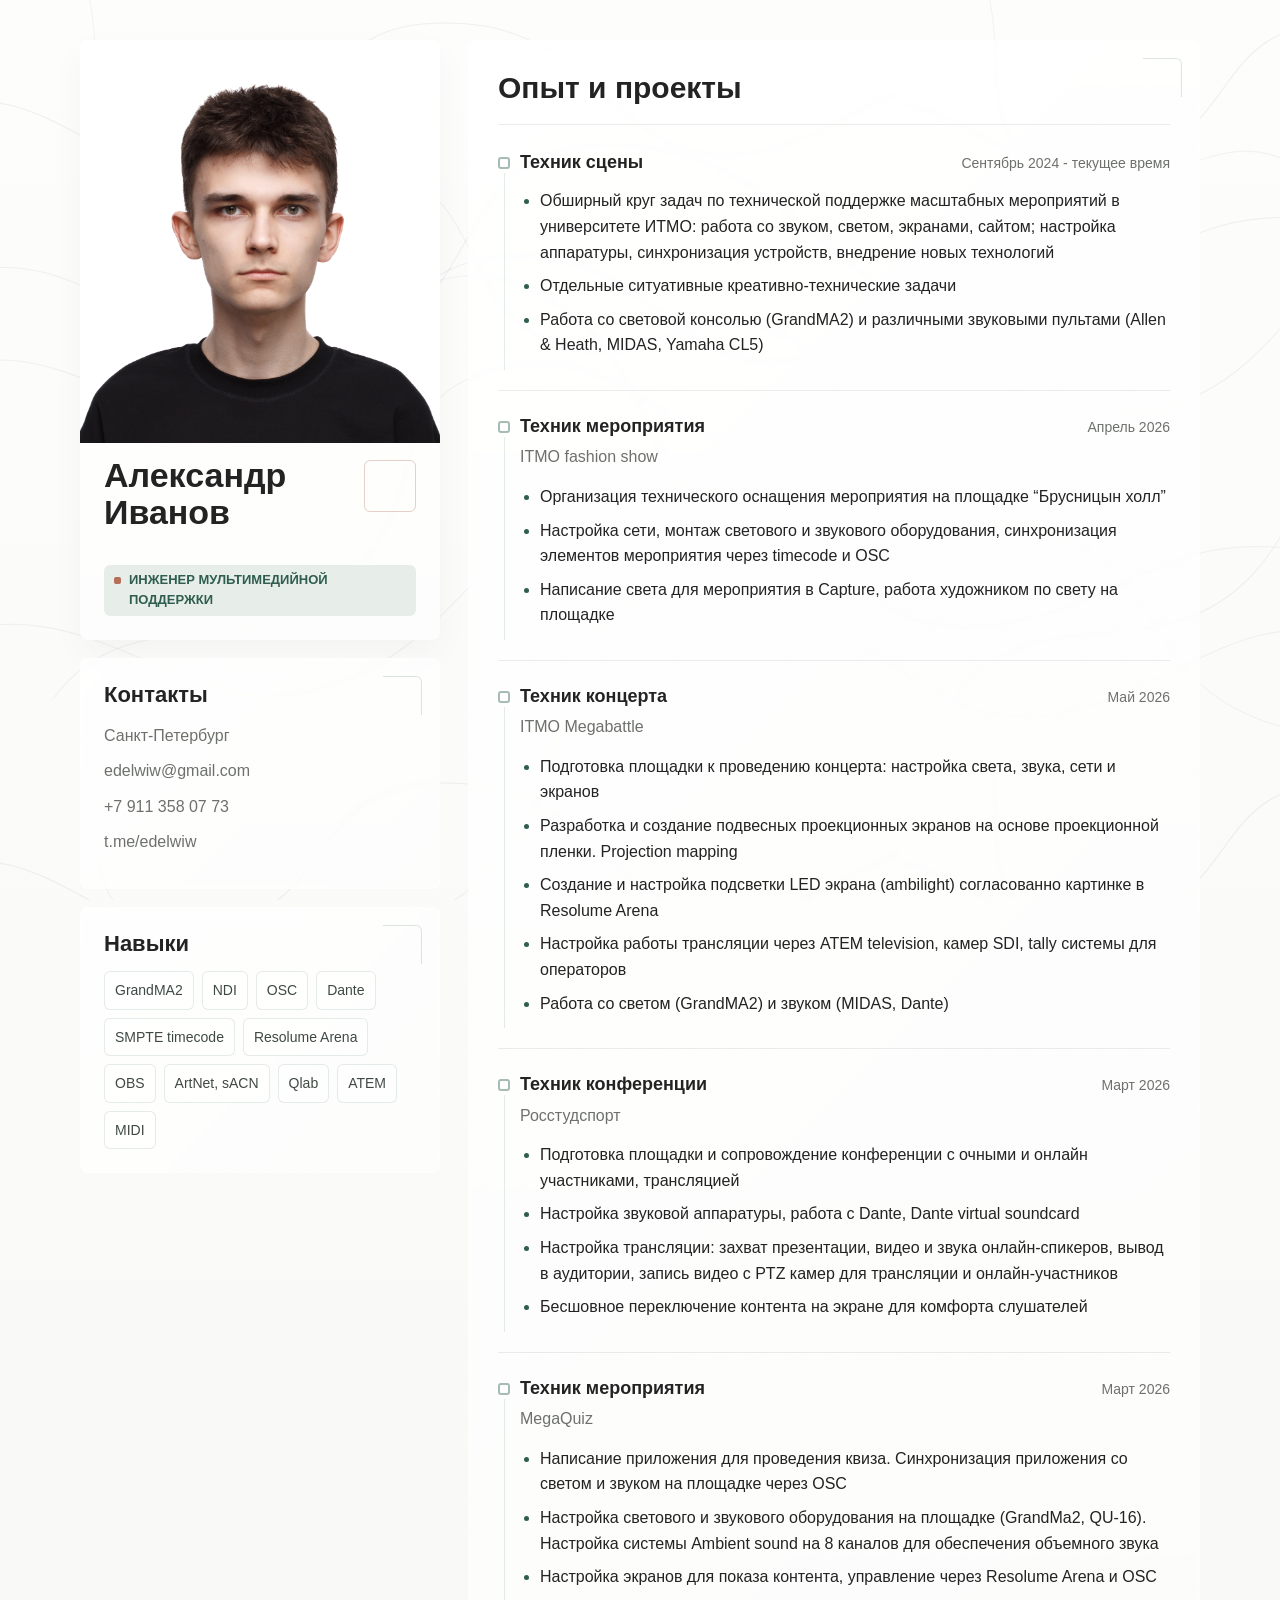
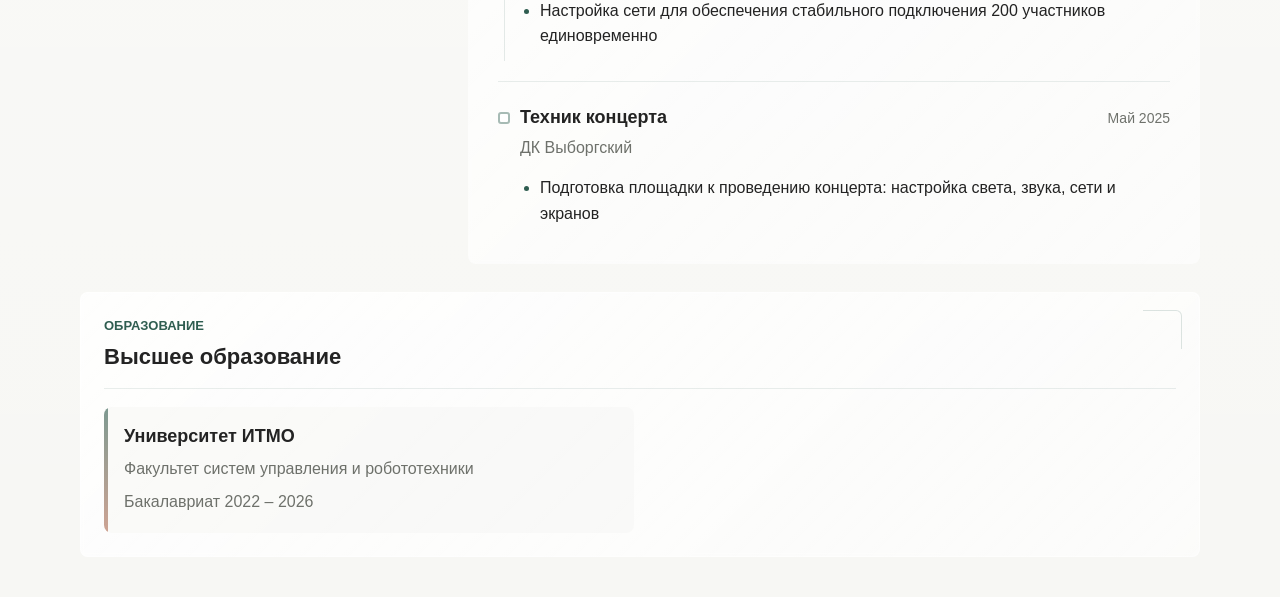
==== index.html @ 332b371b "Initial commit" ====
<!DOCTYPE html>
<html lang="ru">
<head>
  <meta charset="UTF-8">
  <meta name="viewport" content="width=device-width, initial-scale=1.0">
  <title>Резюме | Александр Иванов</title>
  <link rel="stylesheet" href="style.css">
</head>
<body>
  <main class="resume">
    <aside class="sidebar" aria-label="Профиль и навыки">
      <section class="profile">
        <img class="profile__photo" src="IMG_1181_W.jpg" alt="photo">
        <h1>Александр Иванов</h1>
        <p class="profile__role">Инженер мультимедийной поддержки</p>
      </section>

      <section class="section">
        <h2>Контакты</h2>
        <ul class="plain-list">
          <li>Санкт-Петербург</li>
          <li>edelwiw@gmail.com</li>
          <li>+7 911 358 07 73</li>
          <li>t.me/edelwiw</li>
          <!-- <li>github.com/edelwiw</li> -->
        </ul>
      </section>

      <section class="section">
        <h2>Навыки</h2>
        <ul class="skills">
          <li>GrandMA2</li>
          <li>NDI</li>
          <li>OSC</li>
          <li>Dante</li>
          <li>SMPTE timecode</li>
          <li>Resolume Arena</li>
          <li>OBS</li>
          <li>ArtNet, sACN</li>
          <li>Qlab</li>
          <li>ATEM</li>
          <li>MIDI</li>
        </ul>
      </section>
    </aside>

    <div class="content">
      <section class="section section--large">
        <h2 class="block-title">Опыт и проекты</h2>
        <div class="resume-group">
          <div class="resume-group__content">

            <article class="entry">
              <div class="entry__meta">
                <h3>Техник сцены</h3>
                <span>Сентябрь 2024 - текущее время</span>
              </div>
              <!-- <p class="entry__company">Личные проекты</p> -->
              <ul>
                <li>Обширный круг задач по технической поддержке масштабных мероприятий в университете ИТМО:
                    работа со звуком, светом, экранами, сайтом; настройка аппаратуры, 
                    синхронизация устройств, внедрение новых технологий  </li>
                <li>Отдельные ситуативные креативно-технические задачи </li>
                <li>Работа со световой консолью (GrandMA2) и различными звуковыми пультами (Allen & Heath, MIDAS, Yamaha CL5)</li>
              </ul>
            </article>

            <article class="entry">
              <div class="entry__meta">
                <h3>Техник мероприятия</h3>
                <span>Апрель 2026</span>
              </div>
              <p class="entry__company">ITMO fashion show</p>
              <ul>
                <li>Организация технического оснащения мероприятия на площадке “Брусницын холл”</li>
                <li>Настройка сети, монтаж светового и звукового оборудования, синхронизация элементов мероприятия через timecode и OSC </li>
                <li>Написание света для мероприятия в Capture, работа художником по свету на площадке </li>
              </ul>
            </article>

             <article class="entry">
              <div class="entry__meta">
                <h3>Техник концерта</h3>
                <span>Май 2026</span>
              </div>
              <p class="entry__company">ITMO Megabattle</p>
              <ul>
                <li>Подготовка площадки к проведению концерта: настройка света, звука, сети и экранов </li>
                <li>Разработка и создание подвесных проекционных экранов на основе проекционной пленки. Projection mapping</li>
                <li>Создание и настройка подсветки LED экрана (ambilight) согласованно картинке в Resolume Arena</li>
                <li>Настройка работы трансляции через ATEM television, камер SDI, tally системы для операторов</li>
                <li>Работа со светом (GrandMA2) и звуком (MIDAS, Dante)</li>
              </ul>
            </article>

            <article class="entry">
              <div class="entry__meta">
                <h3>Техник конференции</h3>
                <span>Март 2026</span>
              </div>
              <p class="entry__company">Росстудспорт</p>
              <ul>
                <li>Подготовка площадки и сопровождение конференции с очными и онлайн участниками, трансляцией </li>
                <li>Настройка звуковой аппаратуры, работа с Dante, Dante virtual soundcard </li>
                <li>Настройка трансляции: захват презентации, видео и звука онлайн-спикеров, вывод в аудитории, запись видео с PTZ камер для трансляции и онлайн-участников  </li>
                <li>Бесшовное переключение контента на экране для комфорта слушателей </li>
              </ul>
            </article>

             <article class="entry">
              <div class="entry__meta">
                <h3>Техник мероприятия</h3>
                <span>Март 2026</span>
              </div>
              <p class="entry__company">MegaQuiz</p>
              <ul>
                <li>Написание приложения для проведения квиза. Синхронизация приложения со светом и звуком на площадке через OSC</li>
                <li>Настройка светового и звукового оборудования на площадке (GrandMa2, QU-16). Настройка системы Ambient sound на 8 каналов для 
                    обеспечения объемного звука</li>
                <li>Настройка экранов для показа контента, управление через Resolume Arena и OSC</li>
                <li>Настройка сети для обеспечения стабильного подключения 200 участников единовременно</li>
              </ul>
            </article>

            <article class="entry">
              <div class="entry__meta">
                <h3>Техник концерта</h3>
                <span>Май 2025</span>
              </div>
              <p class="entry__company">ДК Выборгский</p>
              <ul>
                <li>Подготовка площадки к проведению концерта: настройка света, звука, сети и экранов </li>
              </ul>
            </article>

            
          </div>
        </div>
      </section>
    </div>

    <section class="education section section--wide">
      <div class="education__header">
        <p class="eyebrow">Образование</p>
        <h2>Высшее образование</h2>
      </div>
      <div class="education__list">
        <article class="education__item">
          <h3>Университет ИТМО</h3>
          <p>Факультет систем управления и робототехники</p>
          <p>Бакалавриат 2022 – 2026</p>
        </article>
        <!-- <article class="education__item">
          <h3>Университет ИТМО</h3>
          <p>Факультет систем управления и робототехники</p>
          <p>Магистратура 2026 – 2028</p>
        </article> -->
      </div>
    </section>
  </main>
</body>
</html>
---- style.css ----
:root {
  --bg: #f7f7f4;
  --surface: #ffffff;
  --text: #232323;
  --muted: #6e716b;
  --line: rgba(47, 93, 80, 0.1);
  --accent: #2f5d50;
  --accent-2: #b46f56;
  --accent-soft: #e7eee9;
  --shadow: 0 12px 34px rgba(36, 36, 32, 0.035);
}

* {
  box-sizing: border-box;
}

body {
  position: relative;
  margin: 0;
  min-height: 100vh;
  color: var(--text);
  background:
    linear-gradient(180deg, rgba(255, 255, 255, 0.75), rgba(255, 255, 255, 0)),
    var(--bg);
  font-family: Inter, Arial, Helvetica, sans-serif;
  line-height: 1.6;
}

body::before {
  content: "";
  position: fixed;
  inset: 0;
  z-index: -1;
  pointer-events: none;
  opacity: 0.62;
  background-image:
    url("data:image/svg+xml,%3Csvg width='900' height='760' viewBox='0 0 900 760' fill='none' xmlns='http://www.w3.org/2000/svg'%3E%3Cpath d='M-89 121C38 47 113 208 226 168C352 124 306 11 468 24C603 35 618 174 752 153C842 139 881 72 973 88' stroke='%232f5d50' stroke-opacity='.12' stroke-width='1.15'/%3E%3Cpath d='M-92 389C49 298 134 454 270 407C405 360 386 244 542 257C656 267 682 382 805 359C887 344 930 291 1000 322' stroke='%232f5d50' stroke-opacity='.1' stroke-width='1.15'/%3E%3Cpath d='M53 699C132 589 261 676 354 573C436 482 382 397 499 368C632 335 671 471 803 445C879 430 912 373 990 392' stroke='%232f5d50' stroke-opacity='.09' stroke-width='1.15'/%3E%3Cpath d='M74 -51C121 57 61 131 157 174C257 218 309 114 398 166C490 220 463 317 565 346C657 372 698 290 788 337C853 371 838 455 930 480' stroke='%232f5d50' stroke-opacity='.085' stroke-width='1.15'/%3E%3C/svg%3E"),
    url("data:image/svg+xml,%3Csvg width='1440' height='1200' viewBox='0 0 1440 1200' fill='none' xmlns='http://www.w3.org/2000/svg'%3E%3Cpath d='M-80 232C114 134 221 411 408 310C558 229 505 60 710 74C921 88 962 318 1167 259C1279 227 1343 126 1515 162' stroke='%232f5d50' stroke-opacity='.11' stroke-width='1.2'/%3E%3Cpath d='M-106 642C88 545 189 717 337 690C542 652 557 426 763 455C935 479 950 646 1137 610C1282 582 1327 493 1500 536' stroke='%232f5d50' stroke-opacity='.1' stroke-width='1.2'/%3E%3Cpath d='M81 1072C211 884 421 1043 560 879C673 746 588 611 756 574C951 531 1016 753 1198 711C1329 681 1394 595 1512 625' stroke='%232f5d50' stroke-opacity='.09' stroke-width='1.2'/%3E%3Cpath d='M128 -76C202 78 104 186 255 252C405 318 482 166 610 241C759 328 707 478 866 528C1007 572 1084 449 1218 525C1314 579 1295 690 1448 729' stroke='%232f5d50' stroke-opacity='.085' stroke-width='1.2'/%3E%3C/svg%3E");
  background-size: 900px 760px, 1280px auto;
  background-position: left top, center 80px;
  background-repeat: repeat;
}

img {
  display: block;
  max-width: 100%;
}

h1,
h2,
h3,
p {
  margin: 0;
}

h1 {
  margin-top: 14px;
  font-size: 34px;
  line-height: 1.08;
  font-weight: 700;
}

h2 {
  font-size: 22px;
  line-height: 1.2;
  font-weight: 650;
}

h3 {
  font-size: 18px;
  line-height: 1.25;
  font-weight: 650;
}

ul {
  margin: 14px 0 0;
  padding-left: 20px;
}

li {
  margin: 8px 0;
}

li::marker {
  color: var(--accent);
}

.resume {
  display: grid;
  grid-template-columns: minmax(280px, 360px) minmax(0, 1fr);
  gap: 28px;
  width: min(1120px, calc(100% - 40px));
  margin: 40px auto;
}

.sidebar,
.content,
.education {
  min-width: 0;
}

.sidebar {
  display: grid;
  align-content: start;
  gap: 18px;
}

.content {
  display: grid;
  gap: 18px;
}

.section {
  position: relative;
  border: 0;
  border-radius: 8px;
  background:
    linear-gradient(135deg, rgba(255, 255, 255, 0.82), rgba(255, 255, 255, 0.55));
  padding: 24px;
  box-shadow: inset 0 0 0 1px rgba(255, 255, 255, 0.48);
  backdrop-filter: blur(2px);
}

.section--large {
  padding: 30px;
  box-shadow: none;
}

.section::before {
  content: "";
  position: absolute;
  top: 18px;
  right: 18px;
  width: 38px;
  height: 38px;
  border-top: 1px solid rgba(47, 93, 80, 0.16);
  border-right: 1px solid rgba(47, 93, 80, 0.16);
  border-radius: 0 6px 0 0;
  pointer-events: none;
}

.section--wide {
  grid-column: 1 / -1;
}

.profile {
  position: relative;
  overflow: hidden;
  border: 0;
  border-radius: 8px;
  background:
    linear-gradient(180deg, rgba(255, 255, 255, 0.78), rgba(255, 255, 255, 0.58));
  box-shadow: var(--shadow);
  backdrop-filter: blur(2px);
}

.profile__photo {
  width: 100%;
  aspect-ratio: 1 / 1.12;
  object-fit: cover;
  object-position: center top;
  border-bottom: 0;
  filter: saturate(0.92) contrast(1.03);
}

.profile h1,
.profile__role {
  margin-right: 24px;
  margin-left: 24px;
}

.profile__role {
  display: inline-flex;
  align-items: flex-start;
  gap: 8px;
  margin-bottom: 24px;
  padding: 5px 10px;
  border-radius: 6px;
  color: var(--accent);
  background: var(--accent-soft);
  font-size: 13px;
  font-weight: 650;
  text-transform: uppercase;
  letter-spacing: 0;
}

.profile__role::before {
  content: "";
  flex-shrink: 0;
  width: 7px;
  height: 7px;
  margin-top: 7px;
  border-radius: 2px;
  background: var(--accent-2);
}

.profile h1 {
  display: inline-flex;
  align-items: flex-start;
  gap: 12px;
  margin-bottom: 34px;
}

.profile h1::after {
  content: "";
  flex-shrink: 0;
  width: 50px;
  height: 50px;
  margin-top: 3px;
  border: 1px solid rgba(180, 111, 86, 0.32);
  border-radius: 6px;
}

.plain-list,
.skills {
  padding-left: 0;
  list-style: none;
}

.plain-list li {
  margin: 10px 0;
  color: var(--muted);
  overflow-wrap: anywhere;
}

.skills {
  display: flex;
  flex-wrap: wrap;
  gap: 8px;
}

.skills li {
  margin: 0;
  padding: 7px 10px;
  border: 1px solid rgba(47, 93, 80, 0.12);
  border-radius: 6px;
  background: rgba(255, 255, 255, 0.52);
  color: #3f4944;
  font-size: 14px;
}

.skills li:last-child {
  border-bottom: 1px solid rgba(47, 93, 80, 0.12);
}

.section__header {
  display: flex;
  align-items: end;
  justify-content: space-between;
  gap: 18px;
  padding-bottom: 18px;
  border-bottom: 1px solid var(--line);
}

.section__header h2 {
  position: relative;
}

.section__header h2::after {
  content: "";
  display: block;
  width: 44px;
  height: 2px;
  margin-top: 10px;
  border-radius: 2px;
  background: linear-gradient(90deg, var(--accent), var(--accent-2));
}

.eyebrow {
  margin-bottom: 7px;
  color: var(--accent);
  font-size: 13px;
  font-weight: 700;
  text-transform: uppercase;
  letter-spacing: 0;
}

.entry {
  position: relative;
  padding: 24px 0;
  padding-left: 22px;
  border-bottom: 1px solid var(--line);
}

.entry::before {
  content: "";
  position: absolute;
  left: 0;
  top: 30px;
  width: 8px;
  height: 8px;
  border: 2px solid rgba(47, 93, 80, 0.42);
  border-radius: 3px;
  background: rgba(255, 255, 255, 0.86);
}

.entry::after {
  content: "";
  position: absolute;
  left: 5.5px;
  top: 46px;
  bottom: 20px;
  width: 1px;
  background: rgba(47, 93, 80, 0.12);
}

.entry:last-child {
  padding-bottom: 0;
  border-bottom: 0;
}

.entry:last-child::after {
  display: none;
}

.entry__meta {
  display: flex;
  align-items: baseline;
  justify-content: space-between;
  gap: 18px;
}

.entry__meta span,
.entry__company {
  color: var(--muted);
}

.entry__meta span {
  flex-shrink: 0;
  font-size: 14px;
}

.entry__company {
  margin-top: 6px;
}

.block-title {
  margin-bottom: 26px;
  padding-bottom: 18px;
  border-bottom: 1px solid var(--line);
  color: var(--text);
  font-size: 30px;
  font-weight: 800;
  line-height: 1.2;
}

.resume-group {
  padding-top: 0;
}

.resume-group__content .entry:first-child {
  padding-top: 0;
}

.resume-group__content .entry:first-child::before {
  top: 6px;
}

.resume-group__content .entry:first-child::after {
  top: 22px;
}

.education {
  display: block;
  background:
    linear-gradient(135deg, rgba(255, 255, 255, 0.82), rgba(255, 255, 255, 0.58));
}

.education__header {
  padding-bottom: 18px;
  border-bottom: 1px solid var(--line);
}

.education__list {
  display: grid;
  grid-template-columns: repeat(2, minmax(0, 1fr));
  gap: 12px;
  margin-top: 18px;
}

.education__item {
  position: relative;
  padding: 18px 20px;
  border-radius: 8px;
  background: rgba(247, 247, 244, 0.58);
  overflow: hidden;
}

.education__item::before {
  content: "";
  position: absolute;
  inset: 0 auto 0 0;
  width: 4px;
  background: linear-gradient(180deg, var(--accent), var(--accent-2));
  opacity: 0.62;
}

.education__item p {
  margin-top: 8px;
  color: var(--muted);
}

@media (max-width: 820px) {
  .resume {
    grid-template-columns: 1fr;
    width: min(100% - 28px, 620px);
    margin: 24px auto;
  }

  .section--wide {
    grid-column: auto;
  }

  .section,
  .section--large {
    padding: 22px;
  }

  .profile__photo {
    aspect-ratio: 1 / 0.86;
  }

  .entry__meta,
  .section__header {
    display: block;
  }

  .education__list {
    grid-template-columns: 1fr;
  }

  .entry__meta span {
    display: block;
    margin-top: 6px;
  }

  .education__item p {
    margin-top: 6px;
  }
}

@media (max-width: 460px) {
  h1 {
    font-size: 29px;
  }

  h2 {
    font-size: 20px;
  }

  .resume {
    width: calc(100% - 20px);
    margin: 10px auto;
    gap: 12px;
  }

  .sidebar,
  .content {
    gap: 12px;
  }

  .section,
  .section--large {
    padding: 18px;
  }

}
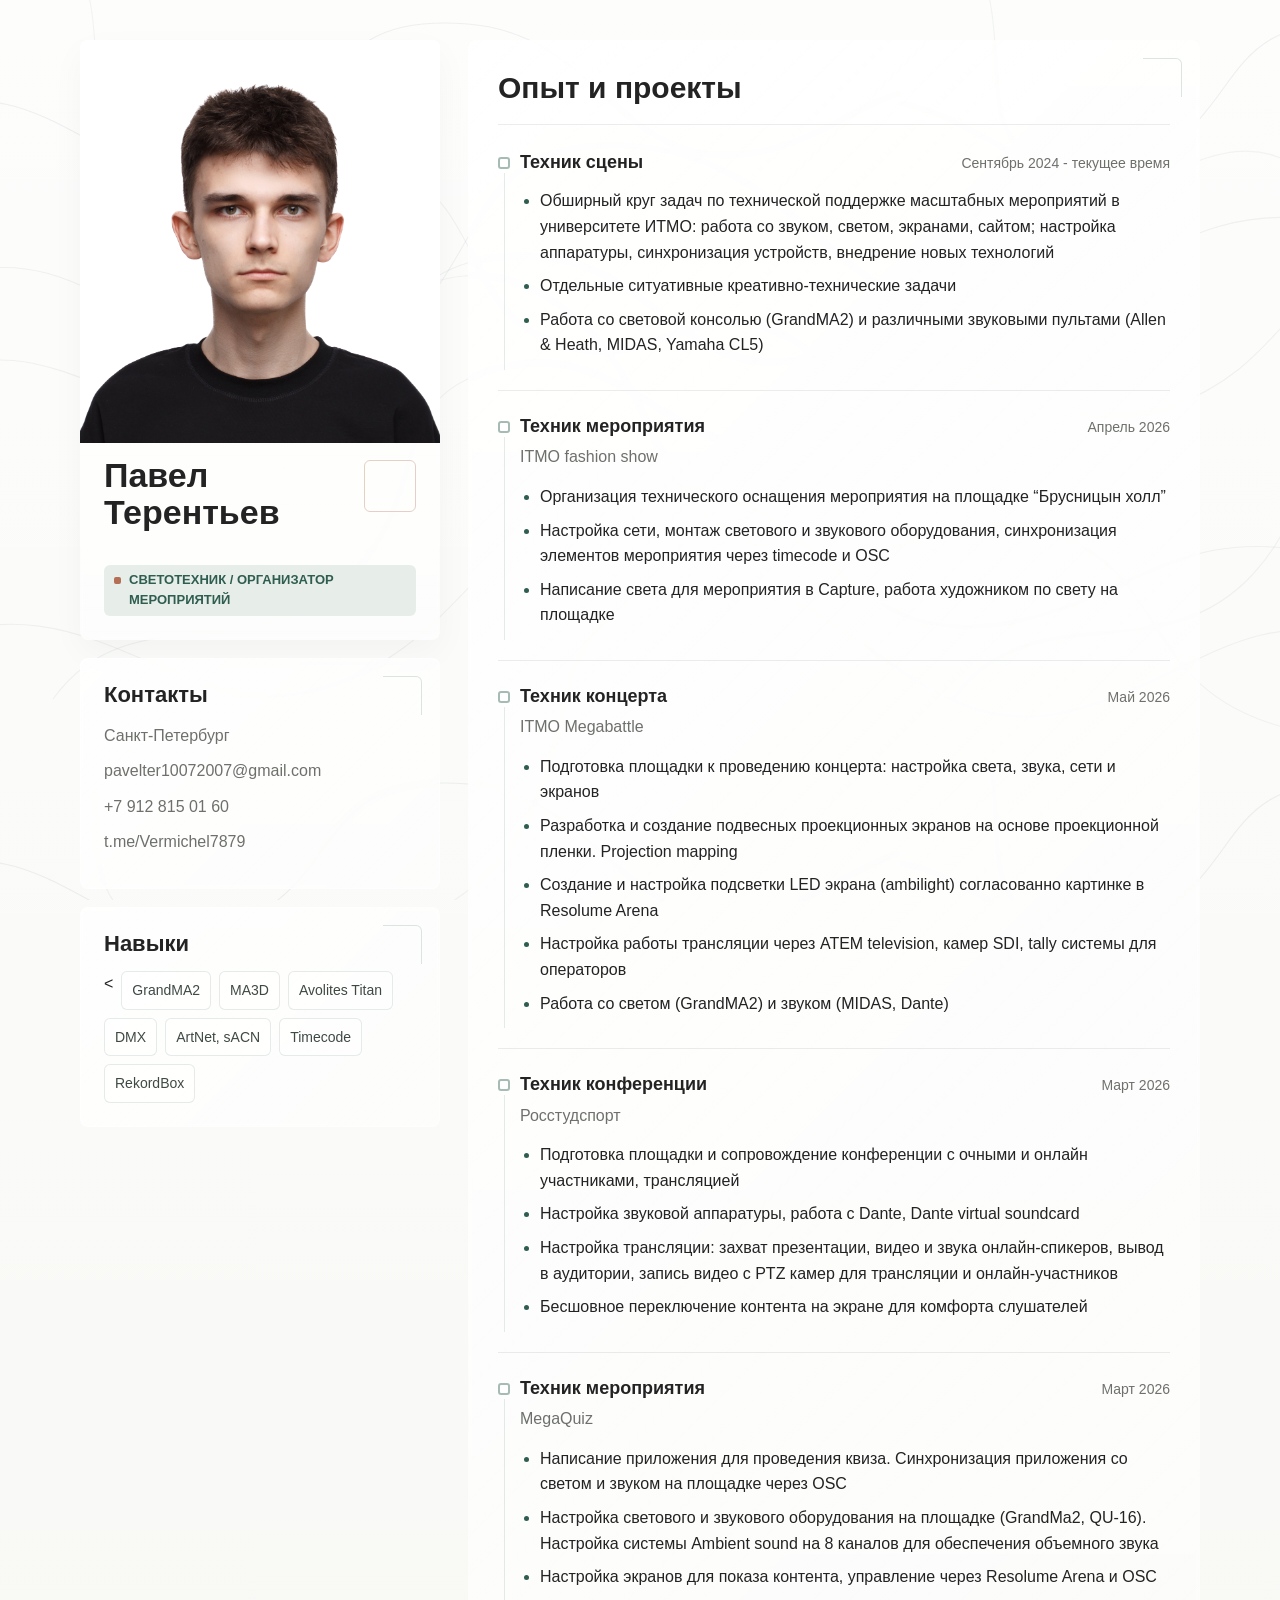
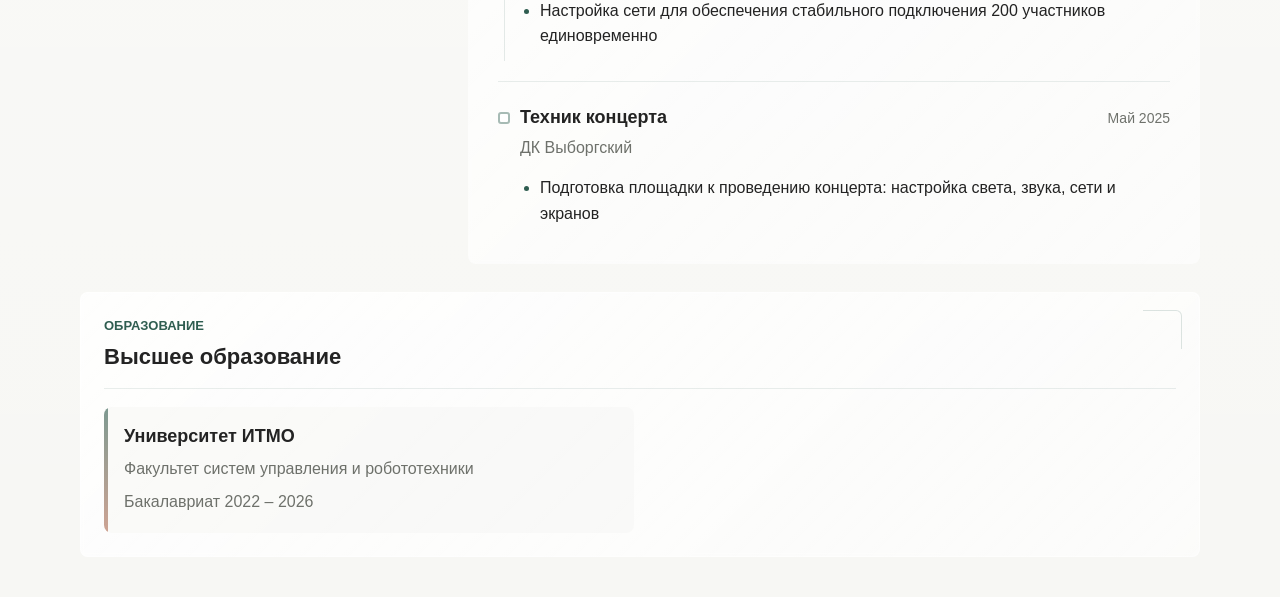
==== commit c87cd069: "index.html" ====
--- a/index.html
+++ b/index.html
@@ -3,7 +3,7 @@
 <head>
   <meta charset="UTF-8">
   <meta name="viewport" content="width=device-width, initial-scale=1.0">
-  <title>Резюме | Александр Иванов</title>
+  <title>Резюме | Павел Терентьев</title>
   <link rel="stylesheet" href="style.css">
 </head>
 <body>
@@ -11,17 +11,17 @@
     <aside class="sidebar" aria-label="Профиль и навыки">
       <section class="profile">
         <img class="profile__photo" src="IMG_1181_W.jpg" alt="photo">
-        <h1>Александр Иванов</h1>
-        <p class="profile__role">Инженер мультимедийной поддержки</p>
+        <h1>Павел Терентьев</h1>
+        <p class="profile__role">Светотехник / организатор мероприятий</p>
       </section>
 
       <section class="section">
         <h2>Контакты</h2>
         <ul class="plain-list">
           <li>Санкт-Петербург</li>
-          <li>edelwiw@gmail.com</li>
-          <li>+7 911 358 07 73</li>
-          <li>t.me/edelwiw</li>
+          <li>pavelter10072007@gmail.com</li>
+          <li>+7 912 815 01 60</li>
+          <li>t.me/Vermichel7879</li>
           <!-- <li>github.com/edelwiw</li> -->
         </ul>
       </section>
@@ -29,17 +29,13 @@
       <section class="section">
         <h2>Навыки</h2>
         <ul class="skills">
-          <li>GrandMA2</li>
-          <li>NDI</li>
-          <li>OSC</li>
-          <li>Dante</li>
-          <li>SMPTE timecode</li>
-          <li>Resolume Arena</li>
-          <li>OBS</li>
+          <<li>GrandMA2</li>
+          <li>MA3D</li>
+          <li>Avolites Titan</li>
+          <li>DMX</li>
           <li>ArtNet, sACN</li>
-          <li>Qlab</li>
-          <li>ATEM</li>
-          <li>MIDI</li>
+          <li>Timecode</li>
+          <li>RekordBox</li>
         </ul>
       </section>
     </aside>
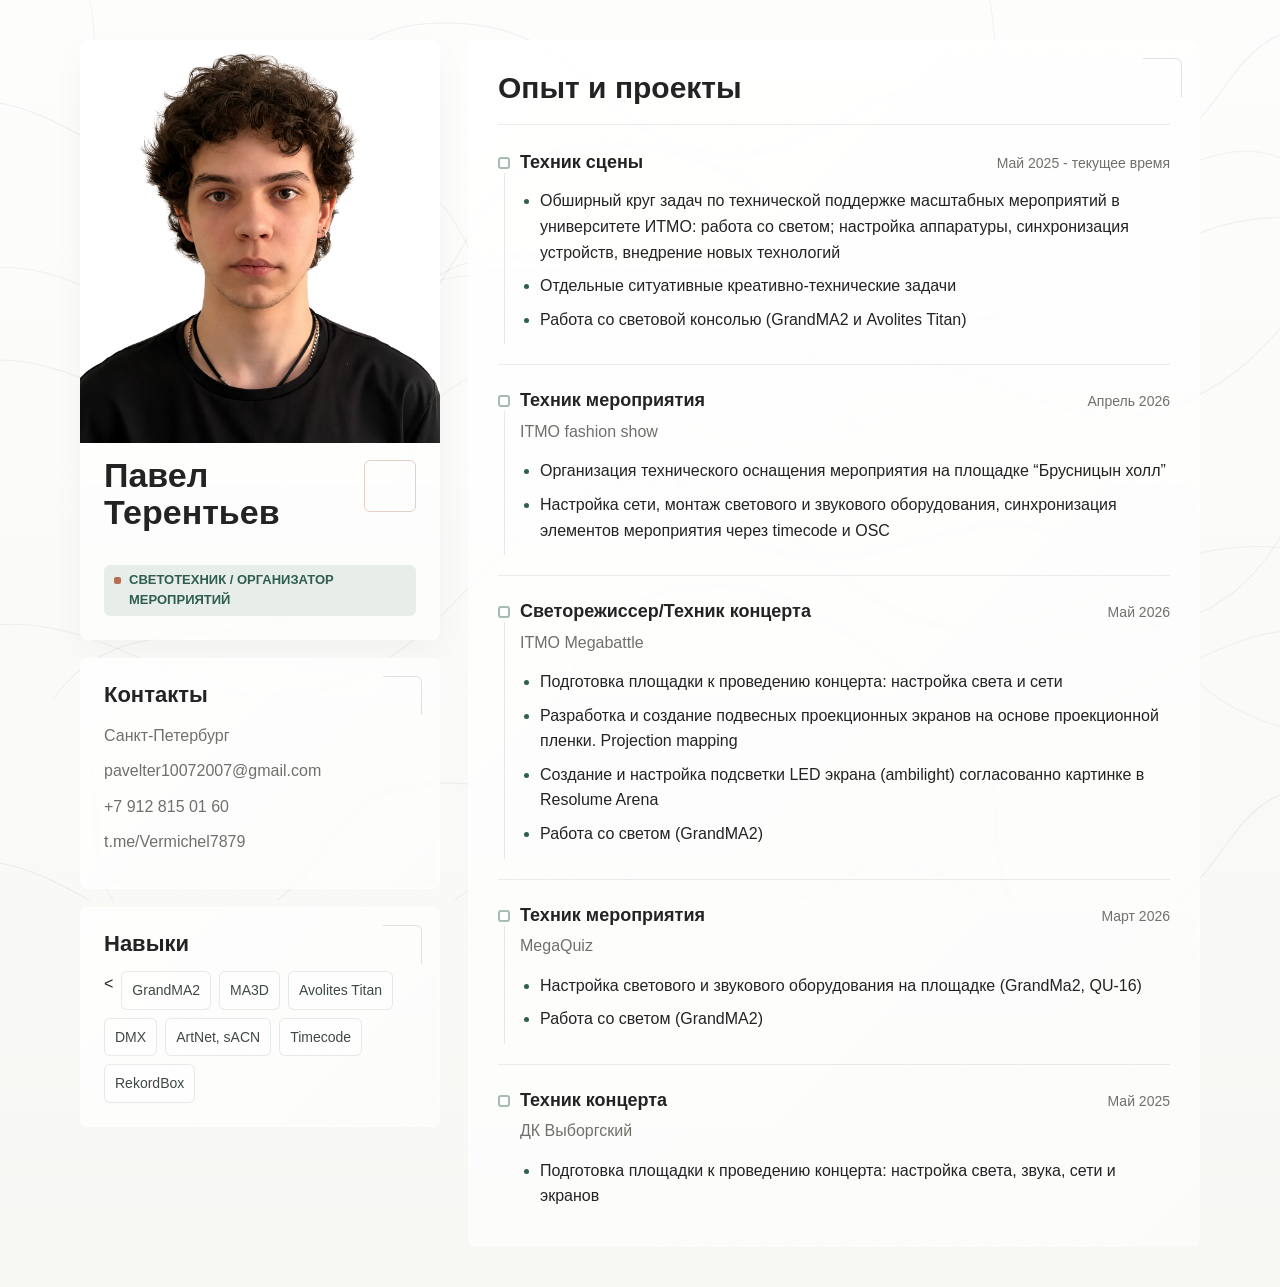
==== commit 3d0caebc: "Update index.html" ====
--- a/index.html
+++ b/index.html
@@ -10,7 +10,7 @@
   <main class="resume">
     <aside class="sidebar" aria-label="Профиль и навыки">
       <section class="profile">
-        <img class="profile__photo" src="IMG_1181_W.jpg" alt="photo">
+        <img class="profile__photo" src="IMG_1181.jpg" alt="photo">
         <h1>Павел Терентьев</h1>
         <p class="profile__role">Светотехник / организатор мероприятий</p>
       </section>
@@ -49,15 +49,15 @@
             <article class="entry">
               <div class="entry__meta">
                 <h3>Техник сцены</h3>
-                <span>Сентябрь 2024 - текущее время</span>
+                <span>Май 2025 - текущее время</span>
               </div>
               <!-- <p class="entry__company">Личные проекты</p> -->
               <ul>
                 <li>Обширный круг задач по технической поддержке масштабных мероприятий в университете ИТМО:
-                    работа со звуком, светом, экранами, сайтом; настройка аппаратуры, 
+                    работа со светом; настройка аппаратуры, 
                     синхронизация устройств, внедрение новых технологий  </li>
                 <li>Отдельные ситуативные креативно-технические задачи </li>
-                <li>Работа со световой консолью (GrandMA2) и различными звуковыми пультами (Allen & Heath, MIDAS, Yamaha CL5)</li>
+                <li>Работа со световой консолью (GrandMA2 и Avolites Titan)</li>
               </ul>
             </article>
 
@@ -70,36 +70,20 @@
               <ul>
                 <li>Организация технического оснащения мероприятия на площадке “Брусницын холл”</li>
                 <li>Настройка сети, монтаж светового и звукового оборудования, синхронизация элементов мероприятия через timecode и OSC </li>
-                <li>Написание света для мероприятия в Capture, работа художником по свету на площадке </li>
               </ul>
             </article>
 
              <article class="entry">
               <div class="entry__meta">
-                <h3>Техник концерта</h3>
+                <h3>Светорежиссер/Техник концерта</h3>
                 <span>Май 2026</span>
               </div>
               <p class="entry__company">ITMO Megabattle</p>
               <ul>
-                <li>Подготовка площадки к проведению концерта: настройка света, звука, сети и экранов </li>
+                <li>Подготовка площадки к проведению концерта: настройка света и сети </li>
                 <li>Разработка и создание подвесных проекционных экранов на основе проекционной пленки. Projection mapping</li>
                 <li>Создание и настройка подсветки LED экрана (ambilight) согласованно картинке в Resolume Arena</li>
-                <li>Настройка работы трансляции через ATEM television, камер SDI, tally системы для операторов</li>
-                <li>Работа со светом (GrandMA2) и звуком (MIDAS, Dante)</li>
-              </ul>
-            </article>
-
-            <article class="entry">
-              <div class="entry__meta">
-                <h3>Техник конференции</h3>
-                <span>Март 2026</span>
-              </div>
-              <p class="entry__company">Росстудспорт</p>
-              <ul>
-                <li>Подготовка площадки и сопровождение конференции с очными и онлайн участниками, трансляцией </li>
-                <li>Настройка звуковой аппаратуры, работа с Dante, Dante virtual soundcard </li>
-                <li>Настройка трансляции: захват презентации, видео и звука онлайн-спикеров, вывод в аудитории, запись видео с PTZ камер для трансляции и онлайн-участников  </li>
-                <li>Бесшовное переключение контента на экране для комфорта слушателей </li>
+                <li>Работа со светом (GrandMA2)</li>
               </ul>
             </article>
 
@@ -110,11 +94,8 @@
               </div>
               <p class="entry__company">MegaQuiz</p>
               <ul>
-                <li>Написание приложения для проведения квиза. Синхронизация приложения со светом и звуком на площадке через OSC</li>
-                <li>Настройка светового и звукового оборудования на площадке (GrandMa2, QU-16). Настройка системы Ambient sound на 8 каналов для 
-                    обеспечения объемного звука</li>
-                <li>Настройка экранов для показа контента, управление через Resolume Arena и OSC</li>
-                <li>Настройка сети для обеспечения стабильного подключения 200 участников единовременно</li>
+                <li>Настройка светового и звукового оборудования на площадке (GrandMa2, QU-16)</li>
+                <li>Работа со светом (GrandMA2)</li>
               </ul>
             </article>
 
@@ -130,29 +111,6 @@
             </article>
 
             
-          </div>
-        </div>
-      </section>
-    </div>
-
-    <section class="education section section--wide">
-      <div class="education__header">
-        <p class="eyebrow">Образование</p>
-        <h2>Высшее образование</h2>
-      </div>
-      <div class="education__list">
-        <article class="education__item">
-          <h3>Университет ИТМО</h3>
-          <p>Факультет систем управления и робототехники</p>
-          <p>Бакалавриат 2022 – 2026</p>
-        </article>
-        <!-- <article class="education__item">
-          <h3>Университет ИТМО</h3>
-          <p>Факультет систем управления и робототехники</p>
-          <p>Магистратура 2026 – 2028</p>
-        </article> -->
-      </div>
-    </section>
   </main>
 </body>
 </html>
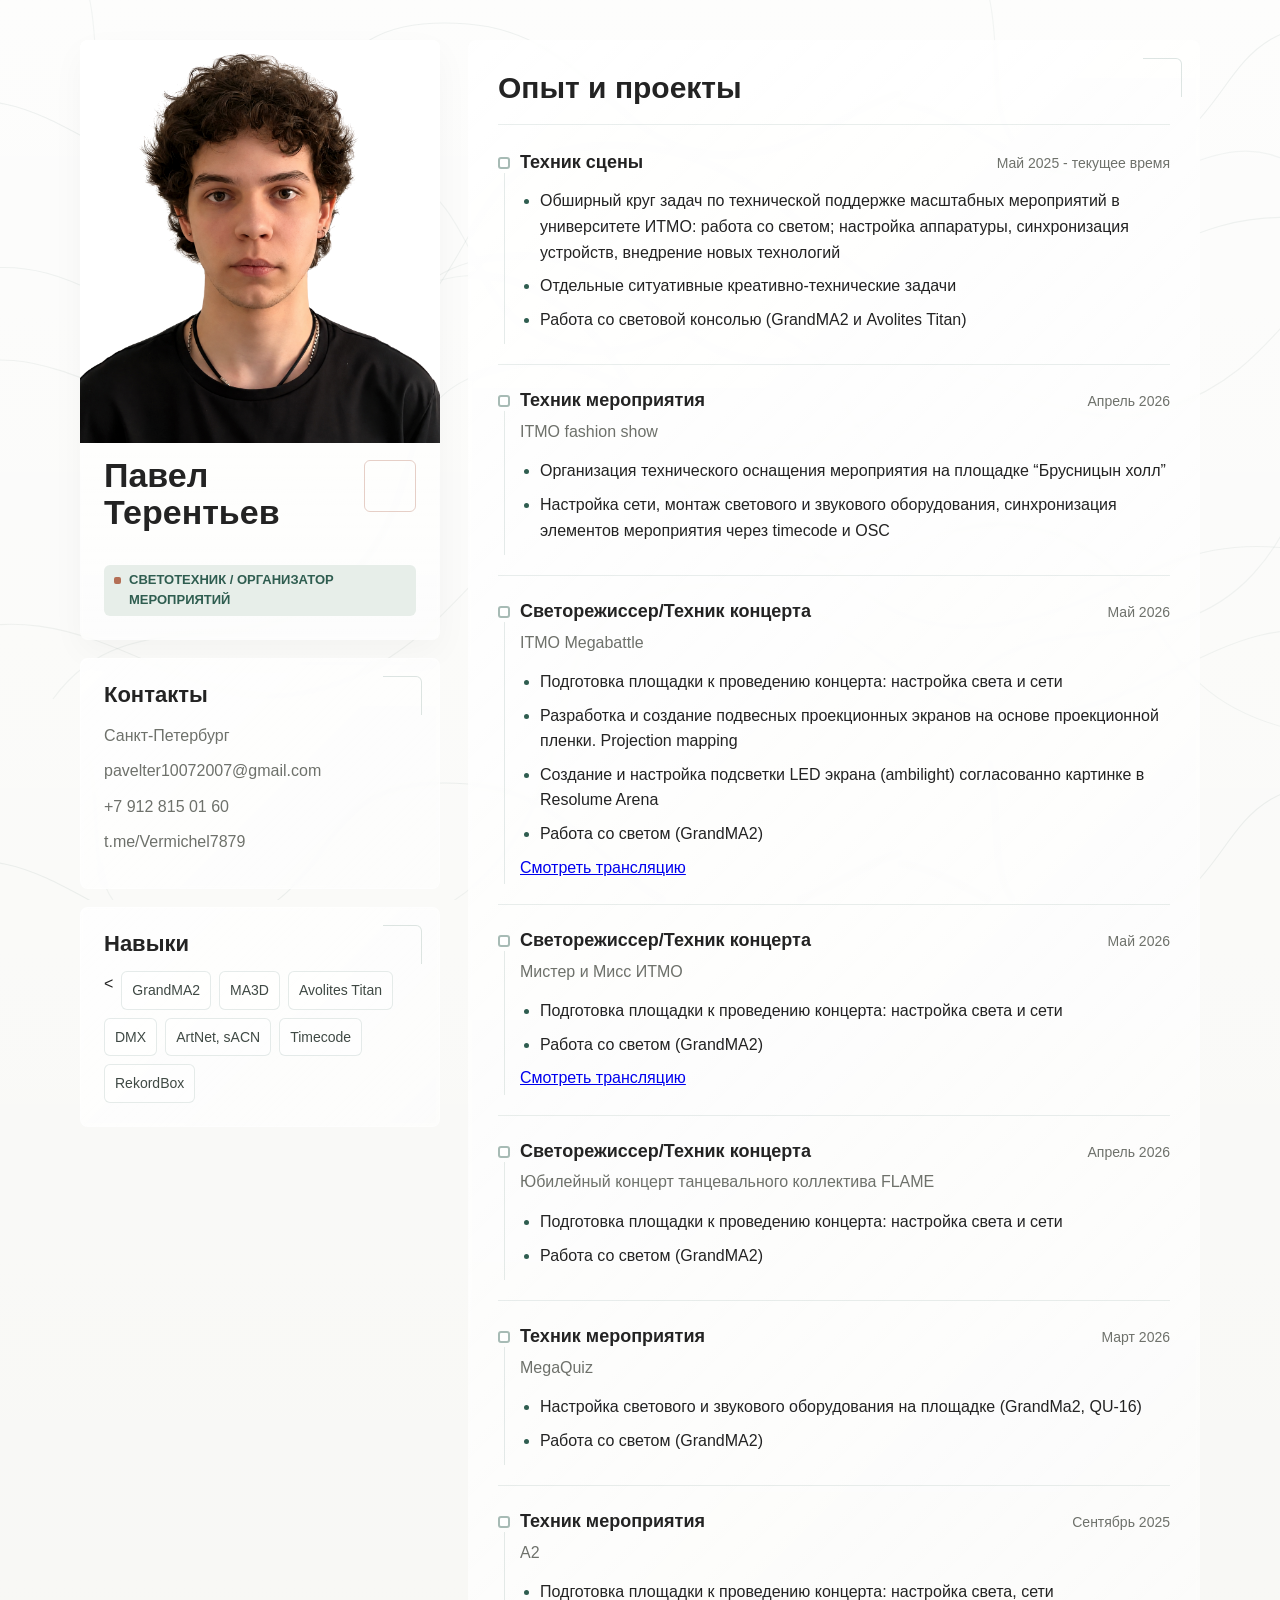
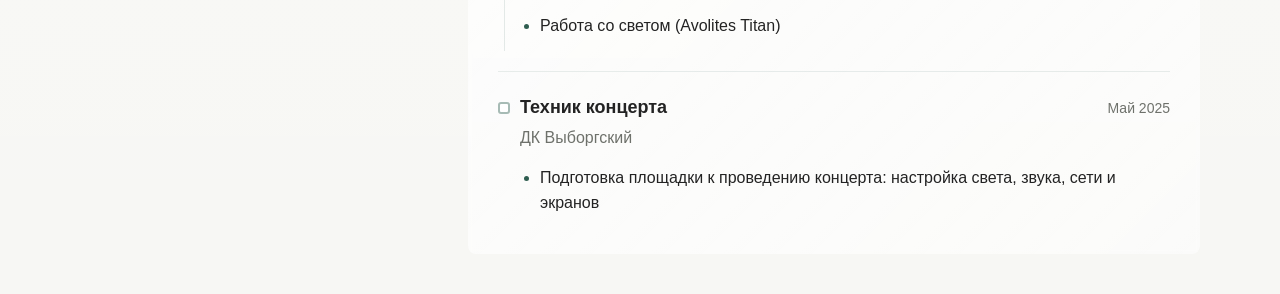
==== commit 4863b40b: "Update index.html" ====
--- a/index.html
+++ b/index.html
@@ -85,8 +85,43 @@
                 <li>Создание и настройка подсветки LED экрана (ambilight) согласованно картинке в Resolume Arena</li>
                 <li>Работа со светом (GrandMA2)</li>
               </ul>
+               <div class="entry__links">
+                 <a href="https://vkvideo.ru/video-23393258_456239205?t=2h39m51s" target="_blank" rel="noopener noreferrer">
+                    Смотреть трансляцию
+                 </a>
+               </div>
             </article>
+            
 
+             <article class="entry">
+              <div class="entry__meta">
+                <h3>Светорежиссер/Техник концерта</h3>
+                <span>Май 2026</span>
+              </div>
+              <p class="entry__company">Мистер и Мисс ИТМО</p>
+              <ul>
+                <li>Подготовка площадки к проведению концерта: настройка света и сети </li>
+                <li>Работа со светом (GrandMA2)</li>
+              </ul>
+               <div class="entry__links">
+                 <a href="https://vkvideo.ru/video-76139618_456240845" target="_blank" rel="noopener noreferrer">
+                    Смотреть трансляцию
+                 </a>
+               </div>
+            </article>
+            
+             <article class="entry">
+              <div class="entry__meta">
+                <h3>Светорежиссер/Техник концерта</h3>
+                <span>Апрель 2026</span>
+              </div>
+              <p class="entry__company">Юбилейный концерт танцевального коллектива FLAME</p>
+              <ul>
+                <li>Подготовка площадки к проведению концерта: настройка света и сети </li>
+                <li>Работа со светом (GrandMA2)</li>
+              </ul>
+            </article>
+            
              <article class="entry">
               <div class="entry__meta">
                 <h3>Техник мероприятия</h3>
@@ -99,6 +134,18 @@
               </ul>
             </article>
 
+             <article class="entry">
+              <div class="entry__meta">
+                <h3>Техник мероприятия</h3>
+                <span>Сентябрь 2025</span>
+              </div>
+              <p class="entry__company">A2</p>
+              <ul>
+                <li>Подготовка площадки к проведению концерта: настройка света, сети</li>
+                <li>Работа со светом (Avolites Titan)</li>
+              </ul>
+            </article>
+            
             <article class="entry">
               <div class="entry__meta">
                 <h3>Техник концерта</h3>
@@ -114,3 +161,4 @@
   </main>
 </body>
 </html>
+
